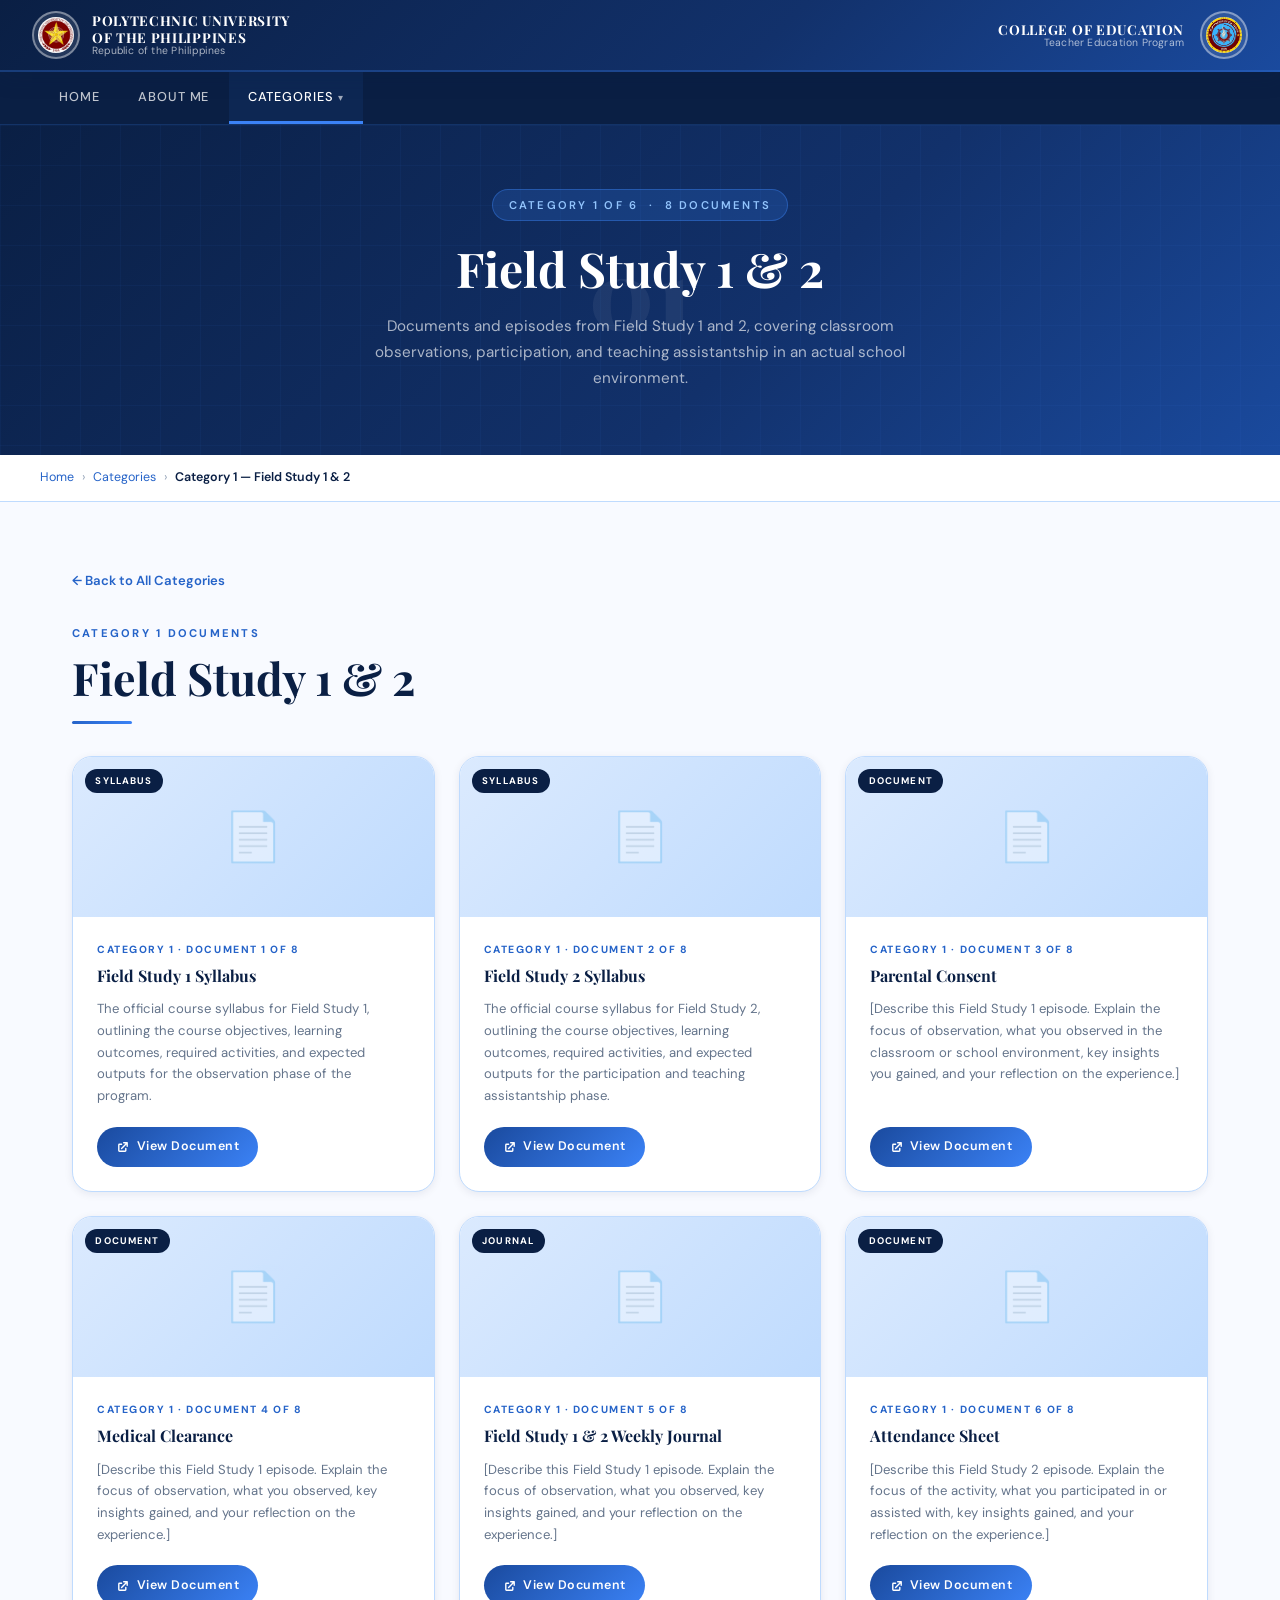
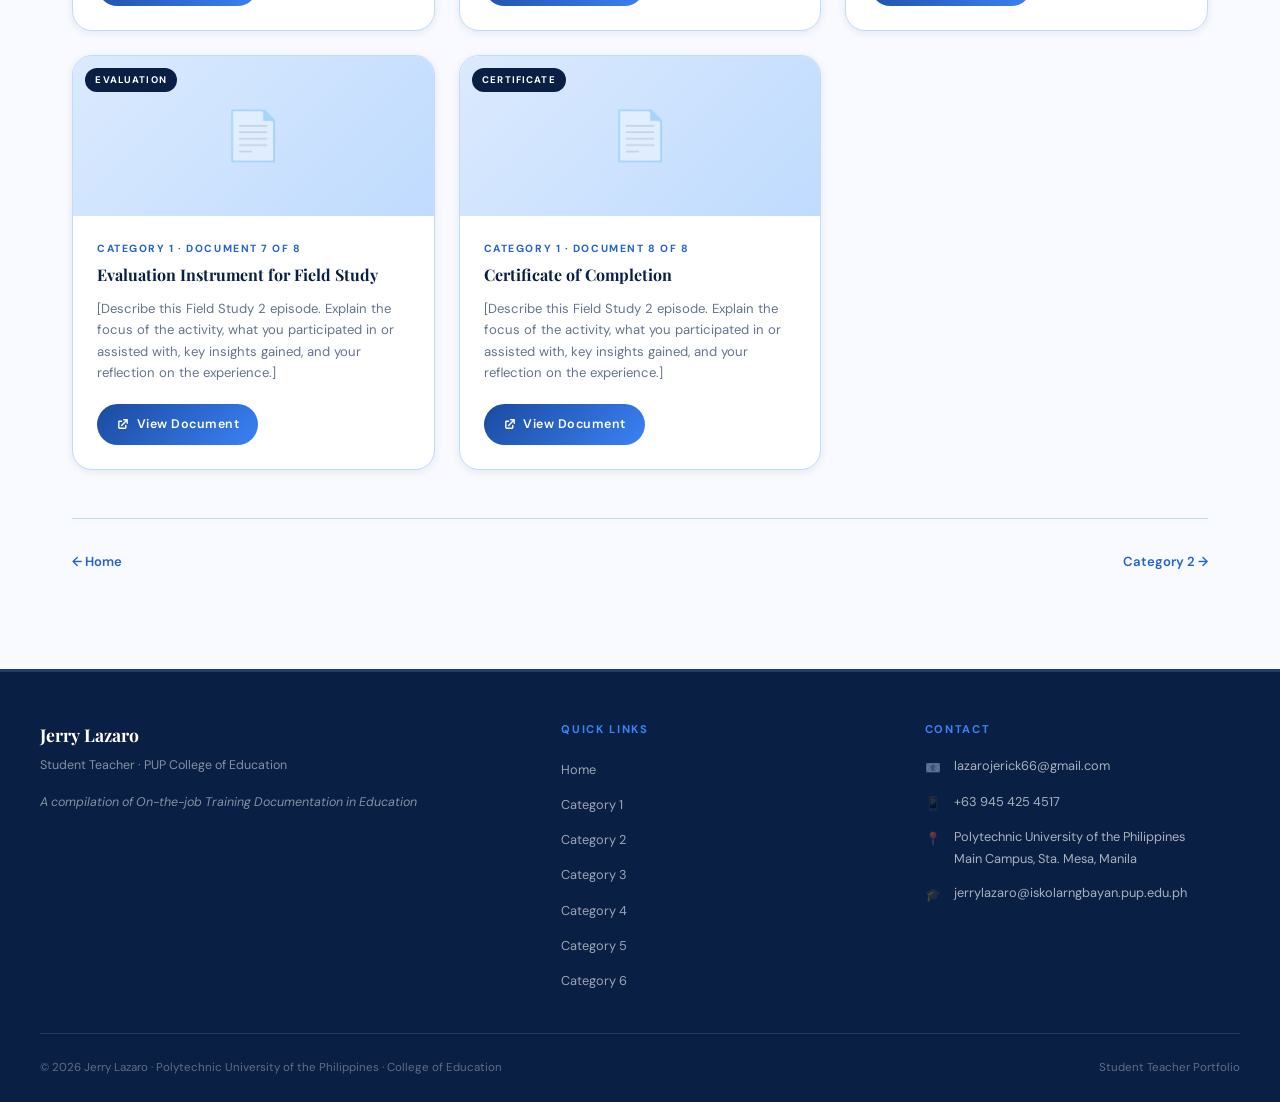
==== category1.html @ 4f6f1a54 "Add files via upload" ====
<!DOCTYPE html>
<html lang="en">
<head>
  <meta charset="UTF-8" />
  <meta name="viewport" content="width=device-width, initial-scale=1.0" />
  <title>Category 1 — Student Teacher Portfolio | PUP</title>
  <link rel="stylesheet" href="style.css" />
</head>
<body>

  <header class="site-header">
    <div class="header-brand">
      <div class="header-logo-placeholder">
        <img src="puplogo.jpg" alt="PUP Logo" style="width:100%; height:100%; object-fit:contain; border-radius:50%;" />
      </div>
      <div class="header-name">
        Polytechnic University<br>of the Philippines
        <span>Republic of the Philippines</span>
      </div>
    </div>
    <div class="header-right">
      <div class="header-college">
        College of Education
        <span>Teacher Education Program</span>
      </div>
      <div class="header-logo-placeholder">
        <img src="coedlogo.jpg" alt="COE Logo" style="width:100%; height:100%; object-fit:contain; border-radius:50%;" />
      </div>
    </div>
  </header>

  <nav class="main-nav">
    <ul>
      <li><a href="index.html">Home</a></li>
      <li><a href="index.html#about">About Me</a></li>
      <li class="nav-dropdown">
        <a href="index.html#directory" class="active">Categories</a>
        <div class="dropdown-menu">
          <a href="category1.html">Category 1 — Field Study 1 &amp; 2</a>
          <a href="category2.html">Category 2 — Field Study 1 &amp; 2 Modules</a>
          <a href="category3.html">Category 3 — Thesis Papers and Academic Participation</a>
          <a href="category4.html">Category 4 — Practice Teaching</a>
          <a href="category5.html">Category 5 — Lesson Plans and PPTs</a>
          <a href="category6.html">Category 6 — Exit Ticket Letters</a>
        </div>
      </li>
    </ul>
  </nav>

  <main>

    <section class="category-hero">
      <div class="category-hero-number">01</div>
      <div class="category-hero-content">
        <div class="category-hero-eyebrow">Category 1 of 6 &nbsp;·&nbsp; 8 Documents</div>
        <h1>Field Study 1 &amp; 2</h1>
        <p>Documents and episodes from Field Study 1 and 2, covering classroom observations, participation, and teaching assistantship in an actual school environment.</p>
      </div>
    </section>

    <div class="breadcrumb">
      <div class="breadcrumb-inner">
        <a href="index.html">Home</a>
        <span class="sep">›</span>
        <a href="index.html#directory">Categories</a>
        <span class="sep">›</span>
        <span class="current">Category 1 — Field Study 1 &amp; 2</span>
      </div>
    </div>

    <section class="papers-section">
      <a href="index.html#directory" class="back-link">← Back to All Categories</a>

      <p class="section-label">Category 1 Documents</p>
      <h2 class="section-title">Field Study 1 &amp; 2</h2>
      <div class="section-line"></div>

      <div class="papers-grid">

        <div class="paper-card">
          <div class="paper-thumbnail">
            <div class="paper-thumbnail-icon">📄</div>
            <div class="paper-type-badge">Syllabus</div>
          </div>
          <div class="paper-body">
            <div class="paper-number">Category 1 · Document 1 of 8</div>
            <h3 class="paper-title">Field Study 1 Syllabus</h3>
            <p class="paper-description">The official course syllabus for Field Study 1, outlining the course objectives, learning outcomes, required activities, and expected outputs for the observation phase of the program.</p>
            <a href="https://docs.google.com/document/d/1g13kxzPpBGuA4Ev6qymkt1wvkFeoNipTTsYqgLfaaHQ/edit?usp=drive_link" target="_blank" rel="noopener" class="paper-link">
              <svg xmlns="http://www.w3.org/2000/svg" viewBox="0 0 20 20" fill="currentColor"><path d="M11 3a1 1 0 100 2h2.586l-6.293 6.293a1 1 0 101.414 1.414L15 6.414V9a1 1 0 102 0V4a1 1 0 00-1-1h-5z"/><path d="M5 5a2 2 0 00-2 2v8a2 2 0 002 2h8a2 2 0 002-2v-3a1 1 0 10-2 0v3H5V7h3a1 1 0 000-2H5z"/></svg>
              View Document
            </a>
          </div>
        </div>

        <div class="paper-card">
          <div class="paper-thumbnail">
            <div class="paper-thumbnail-icon">📄</div>
            <div class="paper-type-badge">Syllabus</div>
          </div>
          <div class="paper-body">
            <div class="paper-number">Category 1 · Document 2 of 8</div>
            <h3 class="paper-title">Field Study 2 Syllabus</h3>
            <p class="paper-description">The official course syllabus for Field Study 2, outlining the course objectives, learning outcomes, required activities, and expected outputs for the participation and teaching assistantship phase.</p>
            <a href="https://docs.google.com/document/d/1t_3FNpo54HxSY_h5aea25HF27Kwu_ChpI_ilQ01vWi0/edit?usp=sharing" target="_blank" rel="noopener" class="paper-link">
              <svg xmlns="http://www.w3.org/2000/svg" viewBox="0 0 20 20" fill="currentColor"><path d="M11 3a1 1 0 100 2h2.586l-6.293 6.293a1 1 0 101.414 1.414L15 6.414V9a1 1 0 102 0V4a1 1 0 00-1-1h-5z"/><path d="M5 5a2 2 0 00-2 2v8a2 2 0 002 2h8a2 2 0 002-2v-3a1 1 0 10-2 0v3H5V7h3a1 1 0 000-2H5z"/></svg>
              View Document
            </a>
          </div>
        </div>

        <div class="paper-card">
          <div class="paper-thumbnail">
            <div class="paper-thumbnail-icon">📄</div>
            <div class="paper-type-badge">Document</div>
          </div>
          <div class="paper-body">
            <div class="paper-number">Category 1 · Document 3 of 8</div>
            <h3 class="paper-title">Parental Consent</h3>
            <p class="paper-description">[Describe this Field Study 1 episode. Explain the focus of observation, what you observed in the classroom or school environment, key insights you gained, and your reflection on the experience.]</p>
            <a href="https://drive.google.com/file/d/1OYOy1K6D8P4H9LnjUMEDKm3Dgl_H8lmr/view?usp=drive_link" target="_blank" rel="noopener" class="paper-link">
              <svg xmlns="http://www.w3.org/2000/svg" viewBox="0 0 20 20" fill="currentColor"><path d="M11 3a1 1 0 100 2h2.586l-6.293 6.293a1 1 0 101.414 1.414L15 6.414V9a1 1 0 102 0V4a1 1 0 00-1-1h-5z"/><path d="M5 5a2 2 0 00-2 2v8a2 2 0 002 2h8a2 2 0 002-2v-3a1 1 0 10-2 0v3H5V7h3a1 1 0 000-2H5z"/></svg>
              View Document
            </a>
          </div>
        </div>

        <div class="paper-card">
          <div class="paper-thumbnail">
            <div class="paper-thumbnail-icon">📄</div>
            <div class="paper-type-badge">Document</div>
          </div>
          <div class="paper-body">
            <div class="paper-number">Category 1 · Document 4 of 8</div>
            <h3 class="paper-title">Medical Clearance</h3>
            <p class="paper-description">[Describe this Field Study 1 episode. Explain the focus of observation, what you observed, key insights gained, and your reflection on the experience.]</p>
            <a href="https://drive.google.com/file/d/1IIRusoZ6R6dSdCoJMxrhAuVfPRU2ekqS/view?usp=drive_link" target="_blank" rel="noopener" class="paper-link">
              <svg xmlns="http://www.w3.org/2000/svg" viewBox="0 0 20 20" fill="currentColor"><path d="M11 3a1 1 0 100 2h2.586l-6.293 6.293a1 1 0 101.414 1.414L15 6.414V9a1 1 0 102 0V4a1 1 0 00-1-1h-5z"/><path d="M5 5a2 2 0 00-2 2v8a2 2 0 002 2h8a2 2 0 002-2v-3a1 1 0 10-2 0v3H5V7h3a1 1 0 000-2H5z"/></svg>
              View Document
            </a>
          </div>
        </div>

        <div class="paper-card">
          <div class="paper-thumbnail">
            <div class="paper-thumbnail-icon">📄</div>
            <div class="paper-type-badge">Journal</div>
          </div>
          <div class="paper-body">
            <div class="paper-number">Category 1 · Document 5 of 8</div>
            <h3 class="paper-title">Field Study 1 & 2 Weekly Journal</h3>
            <p class="paper-description">[Describe this Field Study 1 episode. Explain the focus of observation, what you observed, key insights gained, and your reflection on the experience.]</p>
            <a href="https://drive.google.com/file/d/1vcU92qk11ltO8xYJXlmTrmDuKukXb45F/view?usp=drive_link" target="_blank" rel="noopener" class="paper-link">
              <svg xmlns="http://www.w3.org/2000/svg" viewBox="0 0 20 20" fill="currentColor"><path d="M11 3a1 1 0 100 2h2.586l-6.293 6.293a1 1 0 101.414 1.414L15 6.414V9a1 1 0 102 0V4a1 1 0 00-1-1h-5z"/><path d="M5 5a2 2 0 00-2 2v8a2 2 0 002 2h8a2 2 0 002-2v-3a1 1 0 10-2 0v3H5V7h3a1 1 0 000-2H5z"/></svg>
              View Document
            </a>
          </div>
        </div>

        <div class="paper-card">
          <div class="paper-thumbnail">
            <div class="paper-thumbnail-icon">📄</div>
            <div class="paper-type-badge">Document</div>
          </div>
          <div class="paper-body">
            <div class="paper-number">Category 1 · Document 6 of 8</div>
            <h3 class="paper-title">Attendance Sheet</h3>
            <p class="paper-description">[Describe this Field Study 2 episode. Explain the focus of the activity, what you participated in or assisted with, key insights gained, and your reflection on the experience.]</p>
            <a href="https://drive.google.com/file/d/1oIyXhTrP91uXrmsBw0bKtbKjrj60guDm/view?usp=drive_link" target="_blank" rel="noopener" class="paper-link">
              <svg xmlns="http://www.w3.org/2000/svg" viewBox="0 0 20 20" fill="currentColor"><path d="M11 3a1 1 0 100 2h2.586l-6.293 6.293a1 1 0 101.414 1.414L15 6.414V9a1 1 0 102 0V4a1 1 0 00-1-1h-5z"/><path d="M5 5a2 2 0 00-2 2v8a2 2 0 002 2h8a2 2 0 002-2v-3a1 1 0 10-2 0v3H5V7h3a1 1 0 000-2H5z"/></svg>
              View Document
            </a>
          </div>
        </div>

        <div class="paper-card">
          <div class="paper-thumbnail">
            <div class="paper-thumbnail-icon">📄</div>
            <div class="paper-type-badge">Evaluation</div>
          </div>
          <div class="paper-body">
            <div class="paper-number">Category 1 · Document 7 of 8</div>
            <h3 class="paper-title">Evaluation Instrument for Field Study</h3>
            <p class="paper-description">[Describe this Field Study 2 episode. Explain the focus of the activity, what you participated in or assisted with, key insights gained, and your reflection on the experience.]</p>
            <a href="https://drive.google.com/file/d/14FD1gtYux3UoFpH61pAoxSB6as6UOHDQ/view?usp=drive_link" target="_blank" rel="noopener" class="paper-link">
              <svg xmlns="http://www.w3.org/2000/svg" viewBox="0 0 20 20" fill="currentColor"><path d="M11 3a1 1 0 100 2h2.586l-6.293 6.293a1 1 0 101.414 1.414L15 6.414V9a1 1 0 102 0V4a1 1 0 00-1-1h-5z"/><path d="M5 5a2 2 0 00-2 2v8a2 2 0 002 2h8a2 2 0 002-2v-3a1 1 0 10-2 0v3H5V7h3a1 1 0 000-2H5z"/></svg>
              View Document
            </a>
          </div>
        </div>

        <div class="paper-card">
          <div class="paper-thumbnail">
            <div class="paper-thumbnail-icon">📄</div>
            <div class="paper-type-badge">Certificate</div>
          </div>
          <div class="paper-body">
            <div class="paper-number">Category 1 · Document 8 of 8</div>
            <h3 class="paper-title">Certificate of Completion</h3>
            <p class="paper-description">[Describe this Field Study 2 episode. Explain the focus of the activity, what you participated in or assisted with, key insights gained, and your reflection on the experience.]</p>
            <a href="https://drive.google.com/file/d/1qWdIR6Hkwzd7-ykO2zIbvaftWbesqBQR/view?usp=drive_link" target="_blank" rel="noopener" class="paper-link">
              <svg xmlns="http://www.w3.org/2000/svg" viewBox="0 0 20 20" fill="currentColor"><path d="M11 3a1 1 0 100 2h2.586l-6.293 6.293a1 1 0 101.414 1.414L15 6.414V9a1 1 0 102 0V4a1 1 0 00-1-1h-5z"/><path d="M5 5a2 2 0 00-2 2v8a2 2 0 002 2h8a2 2 0 002-2v-3a1 1 0 10-2 0v3H5V7h3a1 1 0 000-2H5z"/></svg>
              View Document
            </a>
          </div>
        </div>

      </div>

      <div style="display:flex; justify-content:space-between; margin-top:3rem; padding-top:2rem; border-top:1px solid var(--border);">
        <a href="index.html" class="back-link">← Home</a>
        <a href="category2.html" class="back-link" style="color:var(--blue-light);">Category 2 →</a>
      </div>
    </section>

  </main>

  <footer class="site-footer">
    <div class="footer-inner">
      <div class="footer-brand">
        <h3>Jerry Lazaro</h3>
        <p>Student Teacher · PUP College of Education</p>
        <p class="footer-tagline">A compilation of On-the-job Training Documentation in Education</p>
      </div>
      <div class="footer-col">
        <h4>Quick Links</h4>
        <ul>
          <li><a href="index.html">Home</a></li>
          <li><a href="category1.html">Category 1</a></li>
          <li><a href="category2.html">Category 2</a></li>
          <li><a href="category3.html">Category 3</a></li>
          <li><a href="category4.html">Category 4</a></li>
          <li><a href="category5.html">Category 5</a></li>
          <li><a href="category6.html">Category 6</a></li>
        </ul>
      </div>
      <div class="footer-col">
        <h4>Contact</h4>
        <div class="footer-contact-item"><span class="footer-contact-icon">📧</span><span>lazarojerick66@gmail.com</span></div>
        <div class="footer-contact-item"><span class="footer-contact-icon">📱</span><span>+63 945 425 4517</span></div>
        <div class="footer-contact-item"><span class="footer-contact-icon">📍</span><span>Polytechnic University of the Philippines<br>Main Campus, Sta. Mesa, Manila</span></div>
        <div class="footer-contact-item"><span class="footer-contact-icon">🎓</span><span>jerrylazaro@iskolarngbayan.pup.edu.ph</span></div>
      </div>
    </div>
    <div class="footer-bottom">
      <span>© 2026 Jerry Lazaro · Polytechnic University of the Philippines · College of Education</span>
      <span>Student Teacher Portfolio</span>
    </div>
  </footer>

</body>
</html>
---- style.css ----
/* ================================================
   STUDENT TEACHER PORTFOLIO - MAIN STYLESHEET
   Polytechnic University of the Philippines
   ================================================ */

@import url('https://fonts.googleapis.com/css2?family=Playfair+Display:wght@400;700;900&family=DM+Sans:wght@300;400;500;600&family=DM+Serif+Display&display=swap');

/* ── CSS Variables ── */
:root {
  --navy: #0a1f44;
  --navy-mid: #12316b;
  --blue: #1a4a9e;
  --blue-light: #2563c8;
  --sky: #3b82f6;
  --sky-pale: #dbeafe;
  --ice: #eff6ff;
  --white: #ffffff;
  --off-white: #f8faff;
  --slate: #64748b;
  --muted: #94a3b8;
  --border: #bfdbfe;
  --gold: #f59e0b;
  --shadow-sm: 0 2px 8px rgba(10,31,68,0.08);
  --shadow-md: 0 8px 32px rgba(10,31,68,0.12);
  --shadow-lg: 0 20px 60px rgba(10,31,68,0.18);
  --radius: 12px;
  --radius-lg: 20px;
  --transition: all 0.3s cubic-bezier(0.4, 0, 0.2, 1);
}

/* ── Reset & Base ── */
*, *::before, *::after { box-sizing: border-box; margin: 0; padding: 0; }

html { scroll-behavior: smooth; }

body {
  font-family: 'DM Sans', sans-serif;
  background: var(--off-white);
  color: var(--navy);
  line-height: 1.7;
  min-height: 100vh;
  display: flex;
  flex-direction: column;
}

a { color: inherit; text-decoration: none; }
img { max-width: 100%; }

/* ── Header ── */
.site-header {
  background: linear-gradient(135deg, var(--navy) 0%, var(--navy-mid) 60%, var(--blue) 100%);
  padding: 0 2rem;
  height: 72px;
  display: flex;
  align-items: center;
  justify-content: space-between;
  position: sticky;
  top: 0;
  z-index: 1000;
  box-shadow: 0 4px 20px rgba(10,31,68,0.25);
  border-bottom: 2px solid rgba(59,130,246,0.3);
}

.header-brand {
  display: flex;
  align-items: center;
  gap: 0.75rem;
}

.header-logo-placeholder {
  width: 48px;
  height: 48px;
  border-radius: 50%;
  border: 2px solid rgba(255,255,255,0.4);
  background: rgba(255,255,255,0.1);
  display: flex;
  align-items: center;
  justify-content: center;
  font-size: 0.55rem;
  color: rgba(255,255,255,0.7);
  text-align: center;
  font-weight: 600;
  letter-spacing: 0.02em;
  flex-shrink: 0;
  text-transform: uppercase;
  padding: 4px;
}

.header-name {
  font-family: 'Playfair Display', serif;
  font-size: 0.85rem;
  font-weight: 700;
  color: var(--white);
  line-height: 1.2;
  text-transform: uppercase;
  letter-spacing: 0.05em;
}

.header-name span {
  display: block;
  font-size: 0.65rem;
  font-weight: 400;
  color: rgba(255,255,255,0.65);
  text-transform: none;
  letter-spacing: 0.02em;
  font-family: 'DM Sans', sans-serif;
}

.header-right {
  display: flex;
  align-items: center;
  gap: 1rem;
}

.header-college {
  font-family: 'Playfair Display', serif;
  font-size: 0.85rem;
  font-weight: 700;
  color: var(--white);
  text-align: right;
  line-height: 1.2;
  text-transform: uppercase;
  letter-spacing: 0.05em;
}

.header-college span {
  display: block;
  font-size: 0.65rem;
  font-weight: 400;
  color: rgba(255,255,255,0.65);
  text-transform: none;
  letter-spacing: 0.02em;
  font-family: 'DM Sans', sans-serif;
}

/* ── Nav ── */
.main-nav {
  background: var(--navy);
  border-bottom: 1px solid rgba(59,130,246,0.2);
  padding: 0 2rem;
}

.main-nav ul {
  list-style: none;
  display: flex;
  gap: 0;
  max-width: 1200px;
  margin: 0 auto;
}

.main-nav a {
  display: block;
  padding: 0.85rem 1.2rem;
  font-size: 0.8rem;
  font-weight: 500;
  color: rgba(255,255,255,0.75);
  text-transform: uppercase;
  letter-spacing: 0.07em;
  transition: var(--transition);
  border-bottom: 3px solid transparent;
  position: relative;
}

.main-nav a:hover,
.main-nav a.active {
  color: var(--white);
  border-bottom-color: var(--sky);
  background: rgba(59,130,246,0.08);
}

/* Dropdown */
.nav-dropdown { position: relative; }
.nav-dropdown > a::after {
  content: ' ▾';
  font-size: 0.65rem;
  opacity: 0.6;
}
.dropdown-menu {
  display: none;
  position: absolute;
  top: 100%;
  left: 0;
  background: var(--navy);
  border: 1px solid rgba(59,130,246,0.25);
  border-top: none;
  min-width: 220px;
  z-index: 999;
  box-shadow: var(--shadow-lg);
}
.nav-dropdown:hover .dropdown-menu { display: block; }
.dropdown-menu a {
  display: block;
  padding: 0.7rem 1.2rem;
  font-size: 0.75rem;
  border-bottom: none;
  color: rgba(255,255,255,0.7);
}
.dropdown-menu a:hover { color: var(--white); background: rgba(59,130,246,0.15); }

/* ── Main Content ── */
main { flex: 1; }

/* ── Hero / Landing ── */
.hero {
  background: linear-gradient(135deg, var(--navy) 0%, var(--navy-mid) 50%, #1e3a8a 100%);
  min-height: 90vh;
  display: flex;
  align-items: center;
  justify-content: center;
  text-align: center;
  padding: 4rem 2rem;
  position: relative;
  overflow: hidden;
}

.hero::before {
  content: '';
  position: absolute;
  inset: 0;
  background:
    radial-gradient(ellipse 60% 50% at 20% 60%, rgba(37,99,200,0.25) 0%, transparent 60%),
    radial-gradient(ellipse 40% 40% at 80% 30%, rgba(59,130,246,0.2) 0%, transparent 60%);
}

.hero-grid-overlay {
  position: absolute;
  inset: 0;
  background-image:
    linear-gradient(rgba(59,130,246,0.05) 1px, transparent 1px),
    linear-gradient(90deg, rgba(59,130,246,0.05) 1px, transparent 1px);
  background-size: 60px 60px;
}

.hero-content {
  position: relative;
  z-index: 1;
  max-width: 860px;
}

.hero-eyebrow {
  display: inline-block;
  background: rgba(59,130,246,0.2);
  border: 1px solid rgba(59,130,246,0.4);
  color: #93c5fd;
  font-size: 0.75rem;
  font-weight: 600;
  letter-spacing: 0.15em;
  text-transform: uppercase;
  padding: 0.4rem 1.2rem;
  border-radius: 50px;
  margin-bottom: 1.5rem;
}

.hero-subtitle-top {
  font-family: 'DM Sans', sans-serif;
  font-size: 1.1rem;
  font-weight: 400;
  color: rgba(255,255,255,0.7);
  letter-spacing: 0.05em;
  margin-bottom: 0.5rem;
  text-transform: uppercase;
}

.hero-name {
  font-family: 'Playfair Display', serif;
  font-size: clamp(3rem, 8vw, 6rem);
  font-weight: 900;
  color: var(--white);
  line-height: 1.05;
  margin-bottom: 0.5rem;
}

.hero-name em {
  font-style: normal;
  color: #93c5fd;
}

.hero-role {
  font-family: 'DM Sans', sans-serif;
  font-size: 1rem;
  color: rgba(255,255,255,0.6);
  letter-spacing: 0.1em;
  text-transform: uppercase;
  margin-bottom: 1rem;
}

.hero-divider {
  width: 80px;
  height: 3px;
  background: linear-gradient(90deg, var(--sky), #60a5fa);
  margin: 1.5rem auto;
  border-radius: 2px;
}

.hero-tagline {
  font-size: 1.1rem;
  color: rgba(255,255,255,0.65);
  max-width: 520px;
  margin: 0 auto 2.5rem;
  font-style: italic;
}

.hero-cta {
  display: inline-flex;
  align-items: center;
  gap: 0.5rem;
  background: linear-gradient(135deg, var(--blue-light), var(--sky));
  color: var(--white);
  font-weight: 600;
  font-size: 0.9rem;
  padding: 0.85rem 2rem;
  border-radius: 50px;
  letter-spacing: 0.05em;
  transition: var(--transition);
  box-shadow: 0 4px 20px rgba(37,99,200,0.4);
}

.hero-cta:hover {
  transform: translateY(-2px);
  box-shadow: 0 8px 30px rgba(37,99,200,0.5);
}

/* ── Section Base ── */
.section {
  padding: 5rem 2rem;
  max-width: 1200px;
  margin: 0 auto;
}

.section-label {
  font-size: 0.7rem;
  font-weight: 700;
  letter-spacing: 0.2em;
  text-transform: uppercase;
  color: var(--blue-light);
  margin-bottom: 0.5rem;
}

.section-title {
  font-family: 'Playfair Display', serif;
  font-size: clamp(1.8rem, 4vw, 2.8rem);
  font-weight: 700;
  color: var(--navy);
  line-height: 1.2;
  margin-bottom: 1rem;
}

.section-line {
  width: 60px;
  height: 3px;
  background: linear-gradient(90deg, var(--blue-light), var(--sky));
  border-radius: 2px;
  margin-bottom: 2rem;
}

/* ── About Section ── */
.about-section {
  background: var(--white);
  padding: 5rem 0;
}

.about-inner {
  max-width: 1200px;
  margin: 0 auto;
  padding: 0 2rem;
  display: grid;
  grid-template-columns: 1fr 1.6fr;
  gap: 4rem;
  align-items: center;
}

.about-photo-frame {
  position: relative;
}

.about-photo {
  width: 100%;
  aspect-ratio: 3/4;
  background: linear-gradient(145deg, var(--sky-pale), var(--border));
  border-radius: var(--radius-lg);
  display: flex;
  align-items: center;
  justify-content: center;
  font-size: 0.8rem;
  color: var(--slate);
  text-align: center;
  padding: 1rem;
  border: 2px dashed var(--border);
  position: relative;
  overflow: hidden;
}

.about-photo::before {
  content: '';
  position: absolute;
  top: -20px; right: -20px;
  width: 120px; height: 120px;
  background: rgba(37,99,200,0.1);
  border-radius: 50%;
}

.about-accent {
  position: absolute;
  bottom: -12px; left: -12px;
  width: 80px; height: 80px;
  background: linear-gradient(135deg, var(--blue-light), var(--sky));
  border-radius: var(--radius);
  z-index: -1;
}

.about-badge {
  position: absolute;
  top: 1rem; right: -1rem;
  background: var(--navy);
  color: var(--white);
  font-size: 0.7rem;
  font-weight: 700;
  padding: 0.5rem 0.85rem;
  border-radius: 50px;
  letter-spacing: 0.05em;
  white-space: nowrap;
}

.about-info-grid {
  display: grid;
  grid-template-columns: 1fr 1fr;
  gap: 1rem;
  margin: 2rem 0;
}

.about-info-item {
  background: var(--ice);
  border: 1px solid var(--border);
  border-radius: var(--radius);
  padding: 1rem 1.2rem;
}

.about-info-label {
  font-size: 0.65rem;
  font-weight: 700;
  letter-spacing: 0.12em;
  text-transform: uppercase;
  color: var(--blue-light);
  margin-bottom: 0.25rem;
}

.about-info-value {
  font-size: 0.85rem;
  font-weight: 600;
  color: var(--navy);
}

.about-text p {
  color: var(--slate);
  margin-bottom: 1rem;
  font-size: 0.95rem;
}

/* ── Directory / Categories ── */
.directory-section {
  padding: 5rem 0;
  background: linear-gradient(180deg, var(--off-white) 0%, var(--ice) 100%);
}

.directory-inner {
  max-width: 1200px;
  margin: 0 auto;
  padding: 0 2rem;
}

.category-grid {
  display: grid;
  grid-template-columns: repeat(3, 1fr);
  gap: 1.5rem;
  margin-top: 3rem;
}

.category-card {
  background: var(--white);
  border-radius: var(--radius-lg);
  padding: 2rem;
  border: 1px solid var(--border);
  box-shadow: var(--shadow-sm);
  transition: var(--transition);
  display: flex;
  flex-direction: column;
  cursor: pointer;
  position: relative;
  overflow: hidden;
}

.category-card::before {
  content: '';
  position: absolute;
  top: 0; left: 0; right: 0;
  height: 4px;
  background: linear-gradient(90deg, var(--blue-light), var(--sky));
  transform: scaleX(0);
  transform-origin: left;
  transition: var(--transition);
}

.category-card:hover {
  transform: translateY(-6px);
  box-shadow: var(--shadow-lg);
  border-color: var(--sky-pale);
}

.category-card:hover::before { transform: scaleX(1); }

.cat-number {
  font-family: 'Playfair Display', serif;
  font-size: 3.5rem;
  font-weight: 900;
  color: var(--sky-pale);
  line-height: 1;
  margin-bottom: 0.5rem;
  transition: var(--transition);
}

.category-card:hover .cat-number { color: #bfdbfe; }

.cat-label {
  font-size: 0.65rem;
  font-weight: 700;
  letter-spacing: 0.15em;
  text-transform: uppercase;
  color: var(--blue-light);
  margin-bottom: 0.5rem;
}

.cat-title {
  font-family: 'Playfair Display', serif;
  font-size: 1.1rem;
  font-weight: 700;
  color: var(--navy);
  line-height: 1.3;
  margin-bottom: 1rem;
  flex: 1;
}

.cat-count {
  display: inline-flex;
  align-items: center;
  gap: 0.4rem;
  font-size: 0.75rem;
  color: var(--slate);
  font-weight: 500;
  margin-top: auto;
}

.cat-count::before {
  content: '';
  display: inline-block;
  width: 6px; height: 6px;
  border-radius: 50%;
  background: var(--sky);
}

.cat-arrow {
  position: absolute;
  bottom: 1.5rem; right: 1.5rem;
  width: 36px; height: 36px;
  background: var(--ice);
  border-radius: 50%;
  display: flex;
  align-items: center;
  justify-content: center;
  font-size: 1rem;
  color: var(--blue-light);
  transition: var(--transition);
}

.category-card:hover .cat-arrow {
  background: var(--blue-light);
  color: var(--white);
  transform: translateX(3px);
}

/* ── Category Pages ── */
.category-hero {
  background: linear-gradient(135deg, var(--navy) 0%, var(--navy-mid) 60%, var(--blue) 100%);
  padding: 4rem 2rem;
  text-align: center;
  position: relative;
  overflow: hidden;
}

.category-hero::before {
  content: '';
  position: absolute;
  inset: 0;
  background-image:
    linear-gradient(rgba(59,130,246,0.05) 1px, transparent 1px),
    linear-gradient(90deg, rgba(59,130,246,0.05) 1px, transparent 1px);
  background-size: 40px 40px;
}

.category-hero-content { position: relative; z-index: 1; }

.category-hero-number {
  font-family: 'Playfair Display', serif;
  font-size: 6rem;
  font-weight: 900;
  color: rgba(255,255,255,0.06);
  position: absolute;
  top: 50%;
  left: 50%;
  transform: translate(-50%, -50%);
  line-height: 1;
  pointer-events: none;
}

.category-hero-eyebrow {
  display: inline-block;
  background: rgba(59,130,246,0.2);
  border: 1px solid rgba(59,130,246,0.4);
  color: #93c5fd;
  font-size: 0.7rem;
  font-weight: 600;
  letter-spacing: 0.2em;
  text-transform: uppercase;
  padding: 0.35rem 1rem;
  border-radius: 50px;
  margin-bottom: 1.2rem;
}

.category-hero h1 {
  font-family: 'Playfair Display', serif;
  font-size: clamp(1.8rem, 4vw, 3rem);
  font-weight: 700;
  color: var(--white);
  line-height: 1.2;
  max-width: 700px;
  margin: 0 auto 1rem;
}

.category-hero p {
  color: rgba(255,255,255,0.65);
  font-size: 0.95rem;
  max-width: 560px;
  margin: 0 auto;
}

/* Breadcrumb */
.breadcrumb {
  background: var(--white);
  border-bottom: 1px solid var(--border);
  padding: 0.75rem 2rem;
}

.breadcrumb-inner {
  max-width: 1200px;
  margin: 0 auto;
  display: flex;
  align-items: center;
  gap: 0.5rem;
  font-size: 0.78rem;
  color: var(--slate);
}

.breadcrumb a { color: var(--blue-light); transition: var(--transition); }
.breadcrumb a:hover { color: var(--navy); }
.breadcrumb .sep { color: var(--muted); }
.breadcrumb .current { color: var(--navy); font-weight: 600; }

/* Papers Grid */
.papers-section {
  padding: 4rem 2rem;
  max-width: 1200px;
  margin: 0 auto;
}

.papers-grid {
  display: grid;
  grid-template-columns: repeat(auto-fill, minmax(320px, 1fr));
  gap: 1.5rem;
  margin-top: 2rem;
}

.paper-card {
  background: var(--white);
  border-radius: var(--radius-lg);
  border: 1px solid var(--border);
  overflow: hidden;
  box-shadow: var(--shadow-sm);
  transition: var(--transition);
  display: flex;
  flex-direction: column;
}

.paper-card:hover {
  transform: translateY(-4px);
  box-shadow: var(--shadow-md);
  border-color: #bfdbfe;
}

.paper-thumbnail {
  height: 160px;
  background: linear-gradient(135deg, var(--sky-pale), var(--border));
  display: flex;
  align-items: center;
  justify-content: center;
  position: relative;
  overflow: hidden;
}

.paper-thumbnail-icon {
  font-size: 3rem;
  opacity: 0.4;
}

.paper-type-badge {
  position: absolute;
  top: 0.75rem; left: 0.75rem;
  background: var(--navy);
  color: var(--white);
  font-size: 0.6rem;
  font-weight: 700;
  letter-spacing: 0.12em;
  text-transform: uppercase;
  padding: 0.25rem 0.65rem;
  border-radius: 50px;
}

.paper-body {
  padding: 1.5rem;
  flex: 1;
  display: flex;
  flex-direction: column;
}

.paper-number {
  font-size: 0.65rem;
  font-weight: 700;
  letter-spacing: 0.15em;
  color: var(--blue-light);
  text-transform: uppercase;
  margin-bottom: 0.4rem;
}

.paper-title {
  font-family: 'Playfair Display', serif;
  font-size: 1rem;
  font-weight: 700;
  color: var(--navy);
  line-height: 1.35;
  margin-bottom: 0.75rem;
}

.paper-description {
  font-size: 0.82rem;
  color: var(--slate);
  line-height: 1.65;
  flex: 1;
  margin-bottom: 1.25rem;
}

.paper-link {
  display: inline-flex;
  align-items: center;
  gap: 0.4rem;
  background: linear-gradient(135deg, var(--blue), var(--sky));
  color: var(--white);
  font-size: 0.78rem;
  font-weight: 600;
  padding: 0.6rem 1.2rem;
  border-radius: 50px;
  transition: var(--transition);
  align-self: flex-start;
  letter-spacing: 0.04em;
}

.paper-link:hover {
  transform: translateX(2px);
  box-shadow: 0 4px 16px rgba(37,99,200,0.35);
}

.paper-link svg {
  width: 14px; height: 14px;
  flex-shrink: 0;
}

/* ── Footer ── */
.site-footer {
  background: var(--navy);
  color: rgba(255,255,255,0.75);
  padding: 3rem 2rem 1.5rem;
  margin-top: auto;
  border-top: 3px solid rgba(59,130,246,0.3);
}

.footer-inner {
  max-width: 1200px;
  margin: 0 auto;
  display: grid;
  grid-template-columns: 1.5fr 1fr 1fr;
  gap: 3rem;
  padding-bottom: 2rem;
  border-bottom: 1px solid rgba(255,255,255,0.1);
}

.footer-brand h3 {
  font-family: 'Playfair Display', serif;
  font-size: 1.1rem;
  font-weight: 700;
  color: var(--white);
  margin-bottom: 0.35rem;
}

.footer-brand p {
  font-size: 0.78rem;
  color: rgba(255,255,255,0.5);
  margin-bottom: 1rem;
}

.footer-tagline {
  font-size: 0.8rem;
  font-style: italic;
  color: rgba(255,255,255,0.4);
  line-height: 1.6;
}

.footer-col h4 {
  font-size: 0.7rem;
  font-weight: 700;
  letter-spacing: 0.15em;
  text-transform: uppercase;
  color: var(--sky);
  margin-bottom: 1rem;
}

.footer-col ul { list-style: none; }
.footer-col ul li { margin-bottom: 0.5rem; }
.footer-col ul a {
  font-size: 0.8rem;
  color: rgba(255,255,255,0.6);
  transition: var(--transition);
}
.footer-col ul a:hover { color: var(--white); }

.footer-contact-item {
  display: flex;
  align-items: flex-start;
  gap: 0.6rem;
  margin-bottom: 0.75rem;
  font-size: 0.8rem;
  color: rgba(255,255,255,0.65);
}

.footer-contact-icon {
  width: 20px;
  flex-shrink: 0;
  opacity: 0.6;
  margin-top: 2px;
}

.footer-bottom {
  max-width: 1200px;
  margin: 1.5rem auto 0;
  display: flex;
  align-items: center;
  justify-content: space-between;
  font-size: 0.72rem;
  color: rgba(255,255,255,0.35);
}

/* ── Back Link ── */
.back-link {
  display: inline-flex;
  align-items: center;
  gap: 0.4rem;
  color: var(--blue-light);
  font-size: 0.82rem;
  font-weight: 600;
  transition: var(--transition);
  margin-bottom: 2rem;
}
.back-link:hover { color: var(--navy); transform: translateX(-3px); }

/* ── Utility ── */
.text-center { text-align: center; }
.mb-0 { margin-bottom: 0; }

/* ── Responsive ── */
@media (max-width: 900px) {
  .category-grid { grid-template-columns: repeat(2, 1fr); }
  .about-inner { grid-template-columns: 1fr; gap: 2rem; }
  .about-photo { aspect-ratio: 4/3; }
  .footer-inner { grid-template-columns: 1fr; gap: 2rem; }
  .papers-grid { grid-template-columns: 1fr; }
}

@media (max-width: 600px) {
  .category-grid { grid-template-columns: 1fr; }
  .hero-name { font-size: 2.5rem; }
  .main-nav ul { flex-wrap: wrap; }
  .about-info-grid { grid-template-columns: 1fr; }
  .header-college span { display: none; }
  .site-header { height: auto; padding: 0.75rem 1rem; }
}

/* ── About Photo Stack ── */
.about-photo-frame {
  position: relative;
  display: flex;
  flex-direction: column;
  align-items: flex-start;
  gap: 1rem;
}

.about-badge {
  position: relative;
  top: auto;
  right: auto;
  left: auto;
  display: inline-block;
  background: var(--navy);
  color: var(--white);
  font-size: 0.7rem;
  font-weight: 700;
  padding: 0.5rem 1rem;
  border-radius: 50px;
  letter-spacing: 0.08em;
  white-space: nowrap;
  z-index: 3;
  align-self: flex-end;
  margin-right: 0.5rem;
}

.about-photos-stack {
  position: relative;
  width: 100%;
  padding-bottom: 5rem;
}

.about-photo-main {
  width: 82%;
  aspect-ratio: 4/5;
  border-radius: var(--radius-lg);
  overflow: hidden;
  border: 4px solid var(--white);
  box-shadow: var(--shadow-lg);
  position: relative;
  z-index: 1;
}

.about-photo-main img {
  width: 100%;
  height: 100%;
  object-fit: cover;
  object-position: center top;
  display: block;
}

.about-photo-action {
  width: 58%;
  aspect-ratio: 4/3;
  border-radius: var(--radius-lg);
  overflow: hidden;
  border: 4px solid var(--white);
  box-shadow: var(--shadow-lg);
  position: absolute;
  bottom: 0;
  right: 0;
  z-index: 2;
  outline: 3px solid var(--sky);
  outline-offset: 3px;
}

.about-photo-action img {
  width: 100%;
  height: 100%;
  object-fit: cover;
  display: block;
}

@media (max-width: 900px) {
  .about-photo-main {
    width: 100%;
  }

  .about-badge {
    align-self: flex-start;
    margin-left: 0.5rem;
  }
}
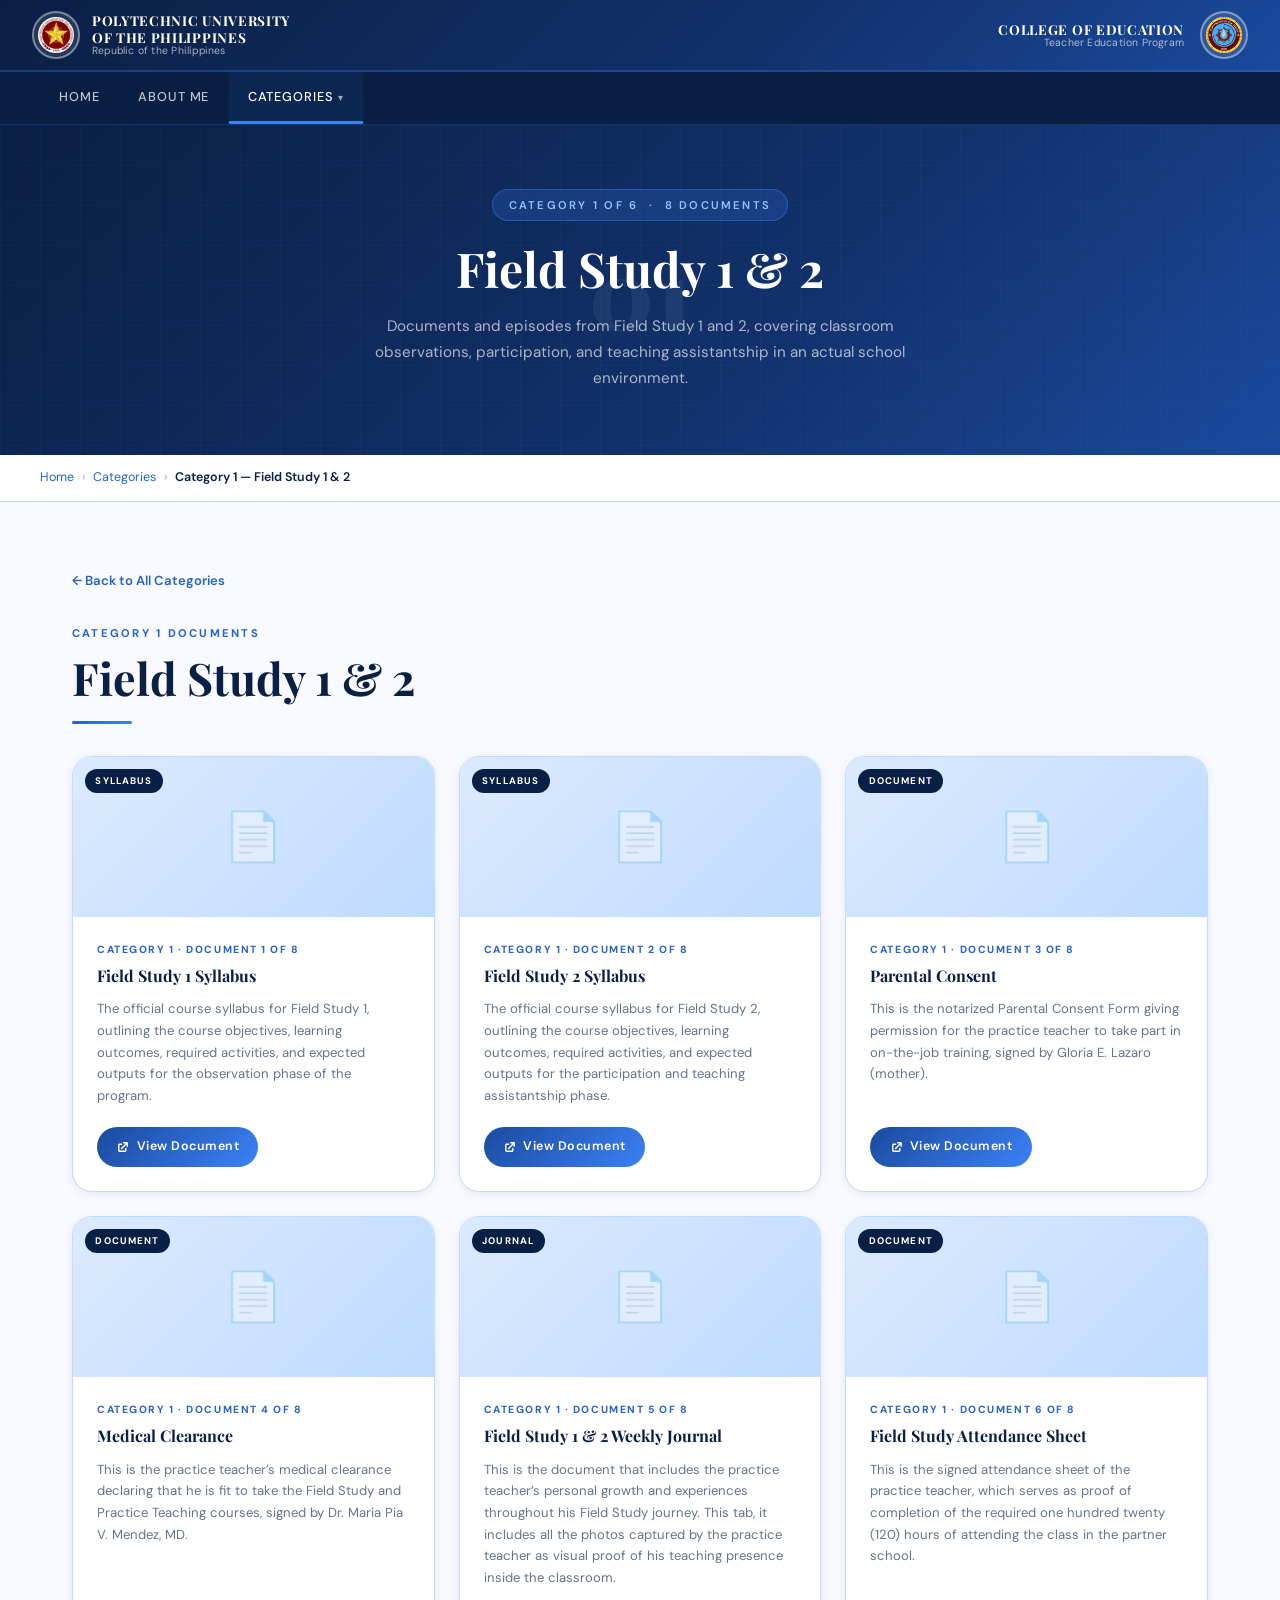
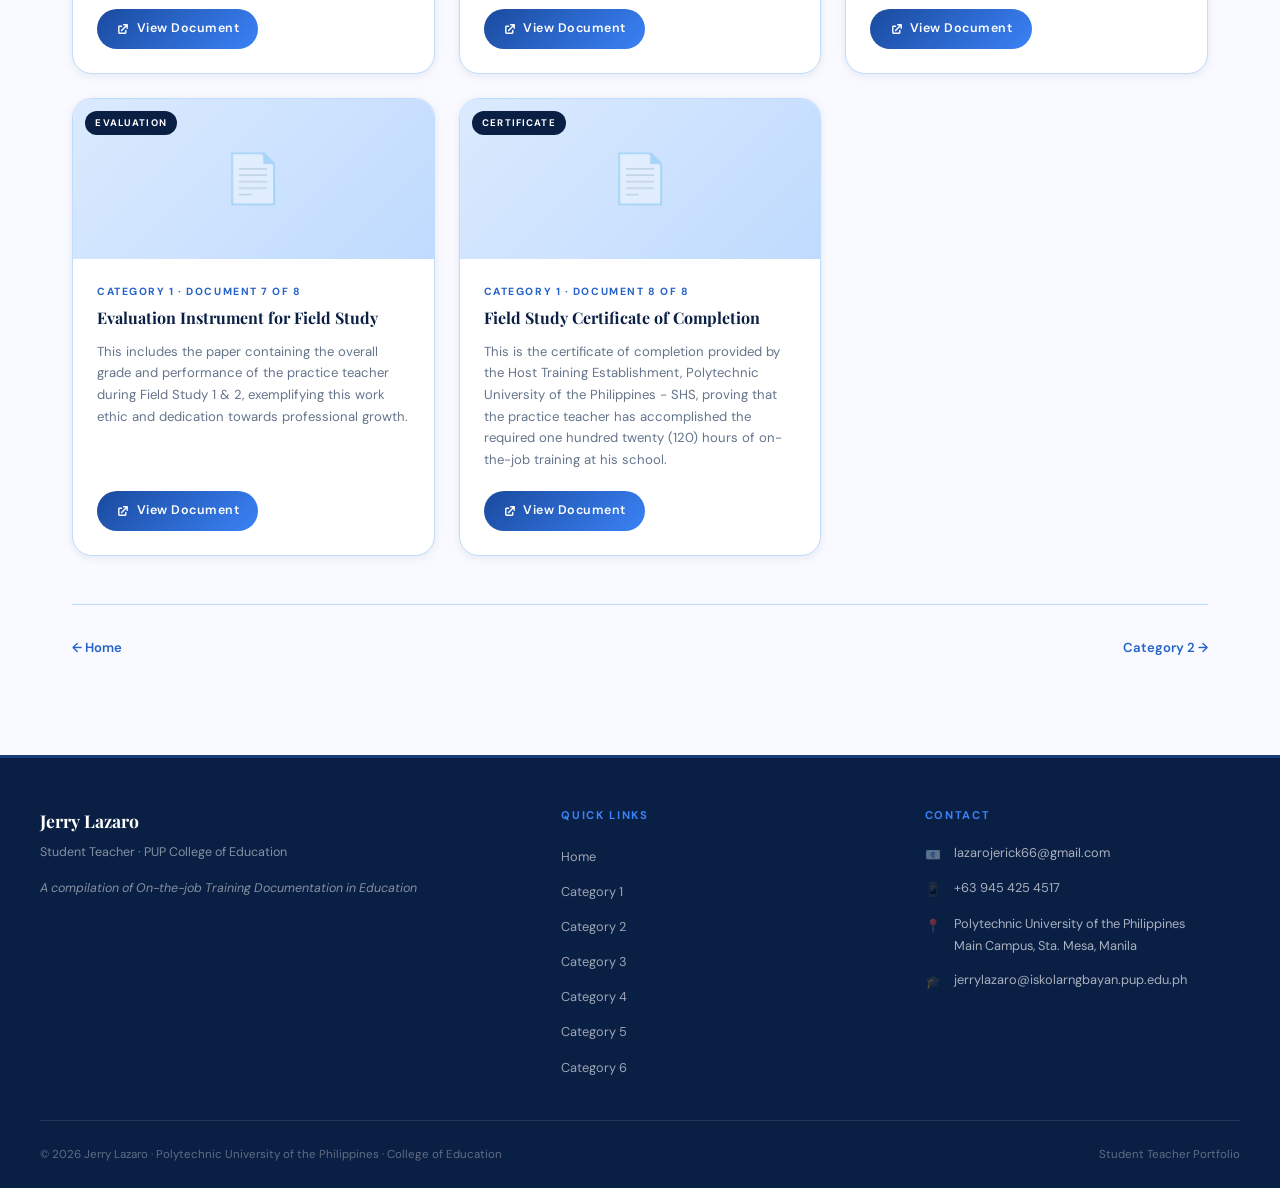
==== commit 7360f6f9: "Add files via upload" ====
--- a/category1.html
+++ b/category1.html
@@ -117,7 +117,8 @@
           <div class="paper-body">
             <div class="paper-number">Category 1 · Document 3 of 8</div>
             <h3 class="paper-title">Parental Consent</h3>
-            <p class="paper-description">[Describe this Field Study 1 episode. Explain the focus of observation, what you observed in the classroom or school environment, key insights you gained, and your reflection on the experience.]</p>
+            <p class="paper-description">This is the notarized Parental Consent Form giving permission for the practice teacher to take part in on-the-job training, signed by Gloria E. Lazaro (mother).
+            </p>
             <a href="https://drive.google.com/file/d/1OYOy1K6D8P4H9LnjUMEDKm3Dgl_H8lmr/view?usp=drive_link" target="_blank" rel="noopener" class="paper-link">
               <svg xmlns="http://www.w3.org/2000/svg" viewBox="0 0 20 20" fill="currentColor"><path d="M11 3a1 1 0 100 2h2.586l-6.293 6.293a1 1 0 101.414 1.414L15 6.414V9a1 1 0 102 0V4a1 1 0 00-1-1h-5z"/><path d="M5 5a2 2 0 00-2 2v8a2 2 0 002 2h8a2 2 0 002-2v-3a1 1 0 10-2 0v3H5V7h3a1 1 0 000-2H5z"/></svg>
               View Document
@@ -133,7 +134,7 @@
           <div class="paper-body">
             <div class="paper-number">Category 1 · Document 4 of 8</div>
             <h3 class="paper-title">Medical Clearance</h3>
-            <p class="paper-description">[Describe this Field Study 1 episode. Explain the focus of observation, what you observed, key insights gained, and your reflection on the experience.]</p>
+            <p class="paper-description">This is the practice teacher’s medical clearance declaring that he is fit to take the Field Study and Practice Teaching courses, signed by Dr. Maria Pia V. Mendez, MD.</p>
             <a href="https://drive.google.com/file/d/1IIRusoZ6R6dSdCoJMxrhAuVfPRU2ekqS/view?usp=drive_link" target="_blank" rel="noopener" class="paper-link">
               <svg xmlns="http://www.w3.org/2000/svg" viewBox="0 0 20 20" fill="currentColor"><path d="M11 3a1 1 0 100 2h2.586l-6.293 6.293a1 1 0 101.414 1.414L15 6.414V9a1 1 0 102 0V4a1 1 0 00-1-1h-5z"/><path d="M5 5a2 2 0 00-2 2v8a2 2 0 002 2h8a2 2 0 002-2v-3a1 1 0 10-2 0v3H5V7h3a1 1 0 000-2H5z"/></svg>
               View Document
@@ -149,7 +150,7 @@
           <div class="paper-body">
             <div class="paper-number">Category 1 · Document 5 of 8</div>
             <h3 class="paper-title">Field Study 1 & 2 Weekly Journal</h3>
-            <p class="paper-description">[Describe this Field Study 1 episode. Explain the focus of observation, what you observed, key insights gained, and your reflection on the experience.]</p>
+            <p class="paper-description">This is the document that includes the practice teacher’s personal growth and experiences throughout his Field Study journey. This tab, it includes all the photos captured by the practice teacher as visual proof of his teaching presence inside the classroom.</p>
             <a href="https://drive.google.com/file/d/1vcU92qk11ltO8xYJXlmTrmDuKukXb45F/view?usp=drive_link" target="_blank" rel="noopener" class="paper-link">
               <svg xmlns="http://www.w3.org/2000/svg" viewBox="0 0 20 20" fill="currentColor"><path d="M11 3a1 1 0 100 2h2.586l-6.293 6.293a1 1 0 101.414 1.414L15 6.414V9a1 1 0 102 0V4a1 1 0 00-1-1h-5z"/><path d="M5 5a2 2 0 00-2 2v8a2 2 0 002 2h8a2 2 0 002-2v-3a1 1 0 10-2 0v3H5V7h3a1 1 0 000-2H5z"/></svg>
               View Document
@@ -164,8 +165,8 @@
           </div>
           <div class="paper-body">
             <div class="paper-number">Category 1 · Document 6 of 8</div>
-            <h3 class="paper-title">Attendance Sheet</h3>
-            <p class="paper-description">[Describe this Field Study 2 episode. Explain the focus of the activity, what you participated in or assisted with, key insights gained, and your reflection on the experience.]</p>
+            <h3 class="paper-title">Field Study Attendance Sheet</h3>
+            <p class="paper-description">This is the signed attendance sheet of the practice teacher, which serves as proof of completion of the required one hundred twenty (120) hours of attending the class in the partner school.</p>
             <a href="https://drive.google.com/file/d/1oIyXhTrP91uXrmsBw0bKtbKjrj60guDm/view?usp=drive_link" target="_blank" rel="noopener" class="paper-link">
               <svg xmlns="http://www.w3.org/2000/svg" viewBox="0 0 20 20" fill="currentColor"><path d="M11 3a1 1 0 100 2h2.586l-6.293 6.293a1 1 0 101.414 1.414L15 6.414V9a1 1 0 102 0V4a1 1 0 00-1-1h-5z"/><path d="M5 5a2 2 0 00-2 2v8a2 2 0 002 2h8a2 2 0 002-2v-3a1 1 0 10-2 0v3H5V7h3a1 1 0 000-2H5z"/></svg>
               View Document
@@ -181,7 +182,7 @@
           <div class="paper-body">
             <div class="paper-number">Category 1 · Document 7 of 8</div>
             <h3 class="paper-title">Evaluation Instrument for Field Study</h3>
-            <p class="paper-description">[Describe this Field Study 2 episode. Explain the focus of the activity, what you participated in or assisted with, key insights gained, and your reflection on the experience.]</p>
+            <p class="paper-description">This includes the paper containing the overall grade and performance of the practice teacher during Field Study 1 & 2, exemplifying this work ethic and dedication towards professional growth.</p>
             <a href="https://drive.google.com/file/d/14FD1gtYux3UoFpH61pAoxSB6as6UOHDQ/view?usp=drive_link" target="_blank" rel="noopener" class="paper-link">
               <svg xmlns="http://www.w3.org/2000/svg" viewBox="0 0 20 20" fill="currentColor"><path d="M11 3a1 1 0 100 2h2.586l-6.293 6.293a1 1 0 101.414 1.414L15 6.414V9a1 1 0 102 0V4a1 1 0 00-1-1h-5z"/><path d="M5 5a2 2 0 00-2 2v8a2 2 0 002 2h8a2 2 0 002-2v-3a1 1 0 10-2 0v3H5V7h3a1 1 0 000-2H5z"/></svg>
               View Document
@@ -196,8 +197,8 @@
           </div>
           <div class="paper-body">
             <div class="paper-number">Category 1 · Document 8 of 8</div>
-            <h3 class="paper-title">Certificate of Completion</h3>
-            <p class="paper-description">[Describe this Field Study 2 episode. Explain the focus of the activity, what you participated in or assisted with, key insights gained, and your reflection on the experience.]</p>
+            <h3 class="paper-title">Field Study Certificate of Completion</h3>
+            <p class="paper-description">This is the certificate of completion provided by the Host Training Establishment, Polytechnic University of the Philippines - SHS, proving that the practice teacher has accomplished the required one hundred twenty (120) hours of on-the-job training at his school.</p>
             <a href="https://drive.google.com/file/d/1qWdIR6Hkwzd7-ykO2zIbvaftWbesqBQR/view?usp=drive_link" target="_blank" rel="noopener" class="paper-link">
               <svg xmlns="http://www.w3.org/2000/svg" viewBox="0 0 20 20" fill="currentColor"><path d="M11 3a1 1 0 100 2h2.586l-6.293 6.293a1 1 0 101.414 1.414L15 6.414V9a1 1 0 102 0V4a1 1 0 00-1-1h-5z"/><path d="M5 5a2 2 0 00-2 2v8a2 2 0 002 2h8a2 2 0 002-2v-3a1 1 0 10-2 0v3H5V7h3a1 1 0 000-2H5z"/></svg>
               View Document
